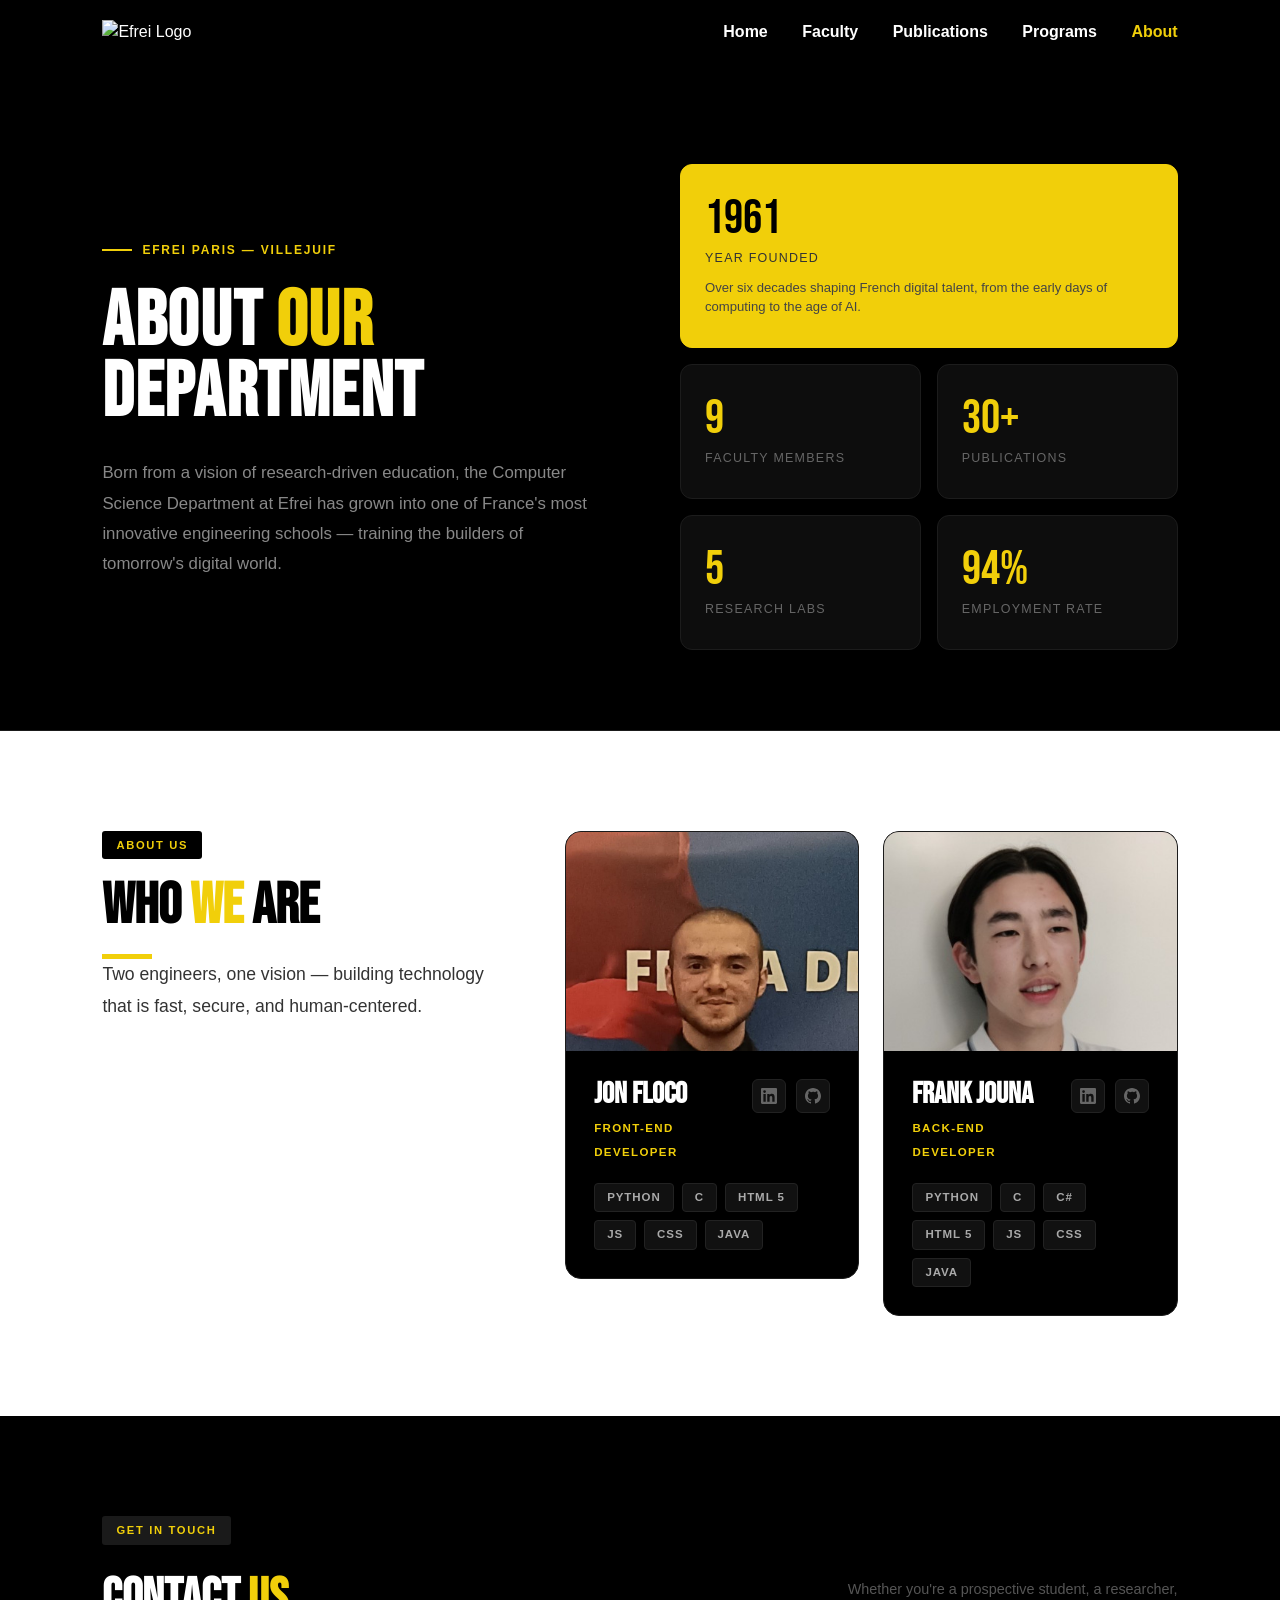
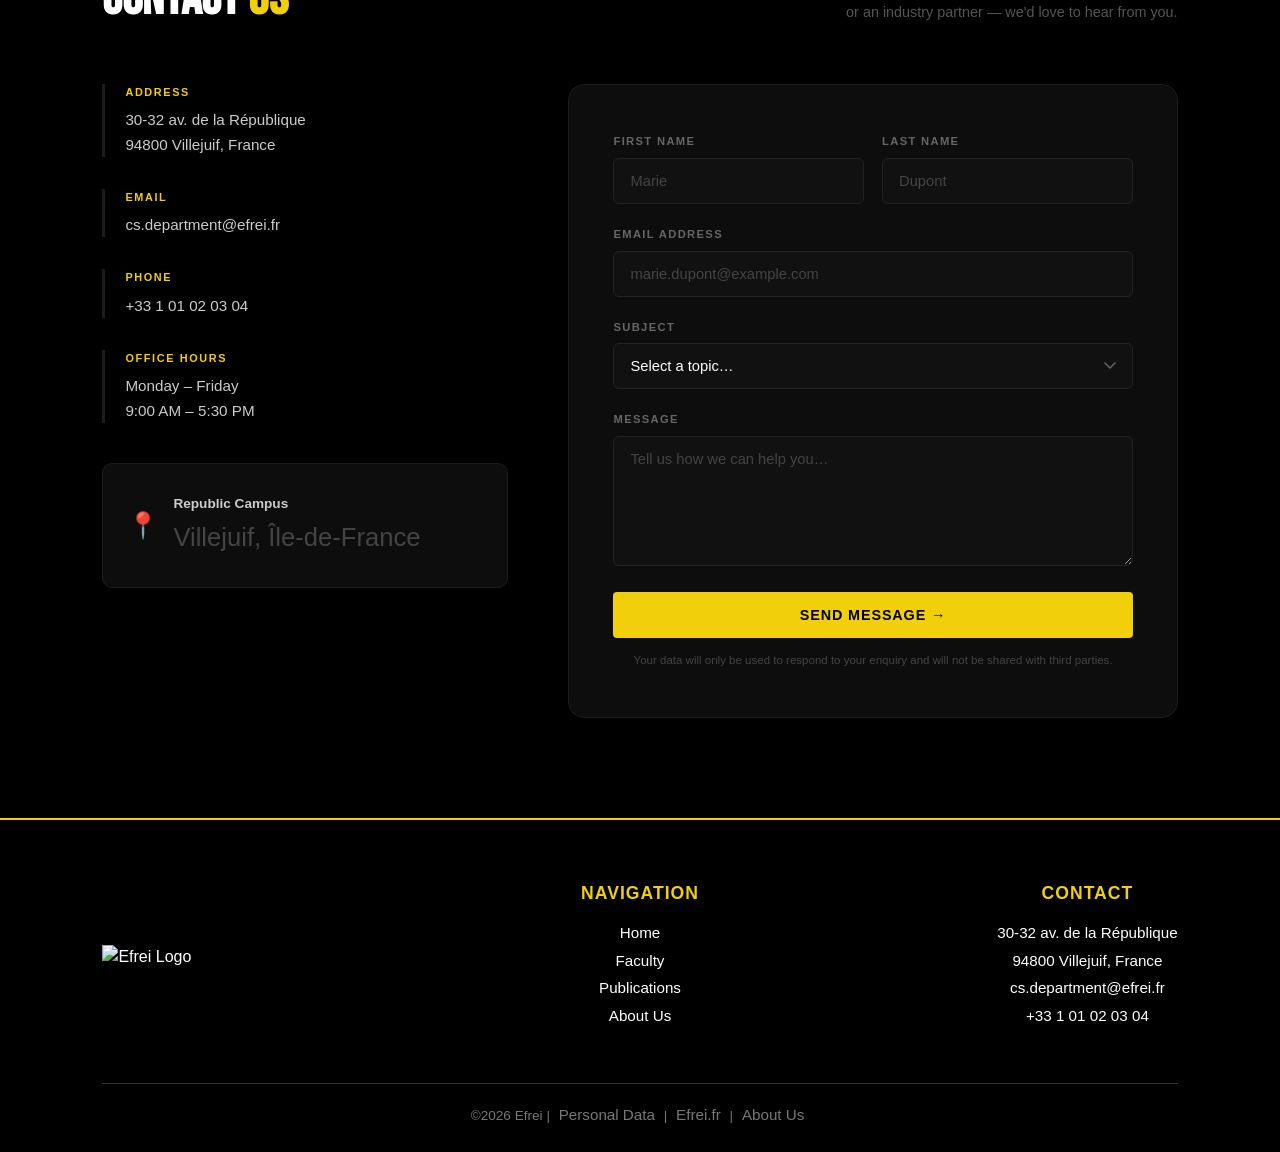
==== html/about.html @ 1a8b1a29 "Feat: add about us page and embellish index" ====
<!DOCTYPE html>
<html lang="fr">
<head>
    <meta charset="UTF-8">
    <meta name="viewport" content="width=device-width, initial-scale=1.0">
    <title>About Us - Efrei CS Department</title>
    <link rel="stylesheet" href="../css/style.css">
</head>
<body>

<!-- ══ HEADER ══ -->
<header class="header">
    <img class="logo-efrei" src="../img/logoEfrei.png" alt="Efrei Logo" />
    <nav class="navbar">
        <a href="../index.html">Home</a>
        <a href="faculty.html">Faculty</a>
        <a href="publications.html">Publications</a>
        <a href="programs.html">Programs</a>
        <a href="about.html" class="active">About</a>
    </nav>
</header>

<!-- ══ MAIN ══ -->
<main>

    <!-- Hero -->
    <div class="about-hero">
        <div>
            <span class="about-hero-eyebrow">Efrei Paris — Villejuif</span>
            <h1 class="about-hero-title">
                About <span>Our</span><br>Department
            </h1>
            <p class="about-hero-desc">
                Born from a vision of research-driven education, the Computer Science Department at Efrei
                has grown into one of France's most innovative engineering schools — training the builders
                of tomorrow's digital world.
            </p>
        </div>
        <div class="about-hero-right">
            <div class="about-stat-card">
                <div class="stat-number">1961</div>
                <div class="stat-label">Year Founded</div>
                <div class="stat-desc">Over six decades shaping French digital talent, from the early days of computing to the age of AI.</div>
            </div>
            <div class="about-stat-card">
                <div class="stat-number">9</div>
                <div class="stat-label">Faculty Members</div>
            </div>
            <div class="about-stat-card">
                <div class="stat-number">30+</div>
                <div class="stat-label">Publications</div>
            </div>
            <div class="about-stat-card">
                <div class="stat-number">5</div>
                <div class="stat-label">Research Labs</div>
            </div>
            <div class="about-stat-card">
                <div class="stat-number">94%</div>
                <div class="stat-label">Employment Rate</div>
            </div>
        </div>
    </div>

    <!-- About Us Section -->
    <!-- About Us Section -->
    <section class="about-section" id="about">
        <div class="about-section-left">
            <span class="section-tag">About Us</span>
            <h2 class="about-section-title">Who <span>We</span> Are</h2>
            <div class="missions-accent-line"></div>
            <p class="about-lead">
                Two engineers, one vision — building technology that is fast, secure, and human-centered.
            </p>
        </div>

        <div class="team-grid">

            <!-- Jon -->
            <div class="team-card">
                <div class="team-card-photo">
                    <img src="../img/lolo.png" alt="Jon Floco" onerror="this.parentElement.classList.add('no-photo')">
                    <div class="team-card-photo-fallback">JF</div>
                </div>
                <div class="team-card-body">
                    <div class="team-card-header">
                        <div>
                            <h3 class="team-card-name">Jon Floco</h3>
                            <span class="team-card-role">Front-End Developer</span>
                        </div>
                        <div class="team-card-socials">
                            <a href="#" class="team-social-link" title="LinkedIn">
                                <svg width="16" height="16" viewBox="0 0 24 24" fill="currentColor"><path d="M20.45 20.45h-3.55v-5.57c0-1.33-.03-3.04-1.85-3.04-1.85 0-2.13 1.45-2.13 2.94v5.67H9.37V9h3.41v1.56h.05c.47-.9 1.63-1.85 3.35-1.85 3.58 0 4.25 2.36 4.25 5.43v6.31zM5.34 7.43a2.06 2.06 0 1 1 0-4.12 2.06 2.06 0 0 1 0 4.12zm1.78 13.02H3.56V9h3.56v11.45zM22.22 0H1.77C.79 0 0 .77 0 1.72v20.56C0 23.23.79 24 1.77 24h20.45c.98 0 1.78-.77 1.78-1.72V1.72C24 .77 23.2 0 22.22 0z"/></svg>
                            </a>
                            <a href="#" class="team-social-link" title="GitHub">
                                <svg width="16" height="16" viewBox="0 0 24 24" fill="currentColor"><path d="M12 0C5.37 0 0 5.37 0 12c0 5.3 3.44 9.8 8.2 11.38.6.1.82-.26.82-.58v-2.03c-3.34.72-4.04-1.6-4.04-1.6-.55-1.4-1.34-1.77-1.34-1.77-1.09-.74.08-.73.08-.73 1.2.08 1.84 1.24 1.84 1.24 1.07 1.83 2.8 1.3 3.49 1 .1-.78.42-1.3.76-1.6-2.67-.3-5.47-1.33-5.47-5.93 0-1.31.47-2.38 1.24-3.22-.14-.3-.54-1.52.1-3.18 0 0 1.01-.32 3.3 1.23a11.5 11.5 0 0 1 3-.4c1.02 0 2.04.13 3 .4 2.28-1.55 3.29-1.23 3.29-1.23.64 1.66.24 2.88.12 3.18.77.84 1.23 1.91 1.23 3.22 0 4.61-2.81 5.63-5.48 5.92.43.37.81 1.1.81 2.22v3.29c0 .32.22.69.83.57C20.57 21.8 24 17.3 24 12c0-6.63-5.37-12-12-12z"/></svg>
                            </a>
                        </div>
                    </div>
                    <div class="team-card-skills">
                        <span class="skill-tag">Python</span>
                        <span class="skill-tag">C</span>
                        <span class="skill-tag">HTML 5</span>
                        <span class="skill-tag">JS</span>
                        <span class="skill-tag">CSS</span>
                        <span class="skill-tag">JAVA</span>
                    </div>
                </div>
            </div>

            <!-- Frank -->
            <div class="team-card">
                <div class="team-card-photo">
                    <img src="../img/mat.png" alt="Frank Jouna" onerror="this.parentElement.classList.add('no-photo')">
                    <div class="team-card-photo-fallback">FJ</div>
                </div>
                <div class="team-card-body">
                    <div class="team-card-header">
                        <div>
                            <h3 class="team-card-name">Frank Jouna</h3>
                            <span class="team-card-role">Back-End Developer</span>
                        </div>
                        <div class="team-card-socials">
                            <a href="#" class="team-social-link" title="LinkedIn">
                                <svg width="16" height="16" viewBox="0 0 24 24" fill="currentColor"><path d="M20.45 20.45h-3.55v-5.57c0-1.33-.03-3.04-1.85-3.04-1.85 0-2.13 1.45-2.13 2.94v5.67H9.37V9h3.41v1.56h.05c.47-.9 1.63-1.85 3.35-1.85 3.58 0 4.25 2.36 4.25 5.43v6.31zM5.34 7.43a2.06 2.06 0 1 1 0-4.12 2.06 2.06 0 0 1 0 4.12zm1.78 13.02H3.56V9h3.56v11.45zM22.22 0H1.77C.79 0 0 .77 0 1.72v20.56C0 23.23.79 24 1.77 24h20.45c.98 0 1.78-.77 1.78-1.72V1.72C24 .77 23.2 0 22.22 0z"/></svg>
                            </a>
                            <a href="#" class="team-social-link" title="GitHub">
                                <svg width="16" height="16" viewBox="0 0 24 24" fill="currentColor"><path d="M12 0C5.37 0 0 5.37 0 12c0 5.3 3.44 9.8 8.2 11.38.6.1.82-.26.82-.58v-2.03c-3.34.72-4.04-1.6-4.04-1.6-.55-1.4-1.34-1.77-1.34-1.77-1.09-.74.08-.73.08-.73 1.2.08 1.84 1.24 1.84 1.24 1.07 1.83 2.8 1.3 3.49 1 .1-.78.42-1.3.76-1.6-2.67-.3-5.47-1.33-5.47-5.93 0-1.31.47-2.38 1.24-3.22-.14-.3-.54-1.52.1-3.18 0 0 1.01-.32 3.3 1.23a11.5 11.5 0 0 1 3-.4c1.02 0 2.04.13 3 .4 2.28-1.55 3.29-1.23 3.29-1.23.64 1.66.24 2.88.12 3.18.77.84 1.23 1.91 1.23 3.22 0 4.61-2.81 5.63-5.48 5.92.43.37.81 1.1.81 2.22v3.29c0 .32.22.69.83.57C20.57 21.8 24 17.3 24 12c0-6.63-5.37-12-12-12z"/></svg>
                            </a>
                        </div>
                    </div>
                    <div class="team-card-skills">
                        <span class="skill-tag">Python</span>
                        <span class="skill-tag">C</span>
                        <span class="skill-tag">C#</span>
                        <span class="skill-tag">HTML 5</span>
                        <span class="skill-tag">JS</span>
                        <span class="skill-tag">CSS</span>
                        <span class="skill-tag">JAVA</span>
                    </div>
                </div>
            </div>

        </div>
    </section>

    <!-- Contact Us Section -->
    <section class="contact-section" id="contact">
        <div class="contact-header">
            <div>
                <span class="section-tag" style="background:#1a1a1a;">Get in touch</span>
                <h2 class="contact-heading">Contact <span>Us</span></h2>
            </div>
            <p class="contact-subtext">
                Whether you're a prospective student, a researcher, or an industry partner —
                we'd love to hear from you.
            </p>
        </div>

        <div class="contact-layout">

            <!-- Info -->
            <div class="contact-info-block">
                <div class="contact-info-item">
                    <div class="contact-info-label">Address</div>
                    <div class="contact-info-value">
                        30-32 av. de la République<br>
                        94800 Villejuif, France
                    </div>
                </div>
                <div class="contact-info-item">
                    <div class="contact-info-label">Email</div>
                    <div class="contact-info-value">cs.department@efrei.fr</div>
                </div>
                <div class="contact-info-item">
                    <div class="contact-info-label">Phone</div>
                    <div class="contact-info-value">+33 1 01 02 03 04</div>
                </div>
                <div class="contact-info-item">
                    <div class="contact-info-label">Office Hours</div>
                    <div class="contact-info-value">
                        Monday – Friday<br>
                        9:00 AM – 5:30 PM
                    </div>
                </div>
                <div class="contact-map-placeholder">
                    <span>📍</span>
                    <div>
                        <strong style="color:#ccc; display:block; margin-bottom:4px;">Republic Campus</strong>
                        <span>Villejuif, Île-de-France</span>
                    </div>
                </div>
            </div>

            <!-- Form -->
            <div class="contact-form">
                <div class="form-row">
                    <div class="form-group">
                        <label class="form-label" for="firstName">First Name</label>
                        <input class="form-input" type="text" id="firstName" placeholder="Marie" required>
                    </div>
                    <div class="form-group">
                        <label class="form-label" for="lastName">Last Name</label>
                        <input class="form-input" type="text" id="lastName" placeholder="Dupont" required>
                    </div>
                </div>

                <div class="form-group">
                    <label class="form-label" for="email">Email Address</label>
                    <input class="form-input" type="email" id="email" placeholder="marie.dupont@example.com" required>
                </div>

                <div class="form-group">
                    <label class="form-label" for="subject">Subject</label>
                    <select class="form-select" id="subject">
                        <option value="" disabled selected>Select a topic…</option>
                        <option>Admissions &amp; Programs</option>
                        <option>Research Collaboration</option>
                        <option>Industry Partnership</option>
                        <option>Press &amp; Media</option>
                        <option>Other</option>
                    </select>
                </div>

                <div class="form-group">
                    <label class="form-label" for="message">Message</label>
                    <textarea class="form-textarea" id="message" placeholder="Tell us how we can help you…" required></textarea>
                </div>

                <button class="form-submit" onclick="handleSubmit(event)">
                    Send Message &#8594;
                </button>

                <div class="form-success" id="formSuccess">
                    ✓ &nbsp; Thank you! Your message has been sent. We'll get back to you within 2 business days.
                </div>

                <p class="form-note">
                    Your data will only be used to respond to your enquiry and will not be shared with third parties.
                </p>
            </div>
        </div>
    </section>

</main>

<!-- ══ FOOTER ══ -->
<footer class="footer">
    <div class="footer-main">
        <div class="footer-logo">
            <img class="logo-efrei-footer" src="img/logoEfrei.png" alt="Efrei Logo" />
        </div>
        <div class="footer-nav">
            <h3>NAVIGATION</h3>
            <a href="index.html">Home</a>
            <a href="html/faculty.html">Faculty</a>
            <a href="html/publications.html">Publications</a>
            <a href="about.html">About Us</a>
        </div>
        <div class="footer-contact">
            <div class="contact-info">
                <h3>CONTACT</h3>
                <p>30-32 av. de la République</p>
                <p>94800 Villejuif, France</p>
                <p>cs.department@efrei.fr</p>
                <p>+33 1 01 02 03 04</p>
            </div>
        </div>
    </div>
    <div class="footer-bottom">
        <p>©2026 Efrei | <a href="#">Personal Data</a> | <a href="https://efrei.fr">Efrei.fr</a> | <a href="#">About Us</a></p>
    </div>
</footer>

<script>
    function handleSubmit(e) {
        e.preventDefault();
        const firstName = document.getElementById('firstName').value.trim();
        const email     = document.getElementById('email').value.trim();
        const message   = document.getElementById('message').value.trim();

        if (!firstName || !email || !message) {
            alert('Please fill in all required fields.');
            return;
        }

        const banner = document.getElementById('formSuccess');
        banner.style.display = 'block';

        // Reset fields
        ['firstName','lastName','email','message'].forEach(id => {
            document.getElementById(id).value = '';
        });
        document.getElementById('subject').selectedIndex = 0;

        banner.scrollIntoView({ behavior: 'smooth', block: 'nearest' });
    }
</script>

</body>
</html>
---- css/style.css ----
/* CONFIGURATION GÉNÉRALE */

@import url('https://fonts.googleapis.com/css2?family=Bebas+Neue&family=DM+Sans:ital,opsz,wght@0,9..40,300;0,9..40,400;0,9..40,700;1,9..40,300&display=swap');

* {
    box-sizing: border-box;
    margin: 0;
    padding: 0;
}

body {
    font-family: 'Inter', Helvetica, Arial, sans-serif;
    background-color: #000000;
    color: #ffffff;
    line-height: 1.5;
}

/* HEADER & NAVBAR */
.header {
    display: flex;
    justify-content: space-between;
    align-items: center;
    padding: 20px 8%;
    background-color: #000000;
}

.logo-efrei {
    width: 220px;
    height: auto;
}

.navbar a {
    color: #ffffff;
    text-decoration: none;
    margin-left: 30px;
    font-weight: 700;
}

.navbar a:hover, .navbar a.active {
    color: #f1cf0a;
}

/* HERO SECTION & CONTROLS */
.hero-section {
    background-color: #ffffff;
    color: #000000;
    padding: 80px 10%;
    text-align: center;
}

.page-title h1 {
    font-size: 3.5rem;
    margin-bottom: 15px;
}

.page-title p {
    font-size: 1.4rem;
    color: #555;
    margin-bottom: 80px;
}

.controls {
    display: flex;
    flex-direction: column;
    align-items: center;
    gap: 25px;
}

.search-box {
    display: flex;
    gap: 15px;
}

#searchInput, #roleFilter {
    padding: 15px 25px;
    font-size: 1rem;
    border: 2px solid #000;
    border-radius: 30px;
    width: 380px;
    outline: none;
}

#searchBtn {
    padding: 15px 35px;
    background-color: #000;
    color: #fff;
    border: none;
    border-radius: 10px;
    cursor: pointer;
    font-weight: bold;
    transition: all 0.3s ease;
}

#searchBtn:hover {
    background-color: #f1cf0a;
    color: #000;
    transform: translateY(-2px);
}

.filter-sort-row {
    display: flex;
    justify-content: space-between;
    align-items: center;
    width: 100%;
    max-width: 1100px;
}

.category-buttons {
    display: flex;
    gap: 15px;
}

.cat-btn {
    background: #000;
    color: #fff;
    border: none;
    padding: 12px 25px;
    border-radius: 30px;
    cursor: pointer;
    font-weight: 600;
    transition: 0.3s;
}

.cat-btn.active, .cat-btn:hover {
    background: #f1cf0a;
    color: #000;
}

.sort-box {
    display: flex;
    align-items: center;
    gap: 10px;
    color: #000;
    font-weight: bold;
}

.sort-box select {
    background: #fff;
    color: #000;
    border: 1px solid #ccc;
    border-radius: 5px;
    padding: 8px 15px;
    outline: none;
    font-weight: bold;
    cursor: pointer;
}

/* FACULTY */
.faculty-grid {
    background-color: #000000;
    display: grid;
    grid-template-columns: repeat(3, 1fr);
    gap: 40px;
    padding: 60px 10%;
    max-width: 1400px;
    margin: 0 auto;
}

.person-card {
    background-color: #ffffff;
    color: #000000;
    padding: 30px;
    border-radius: 15px;
    text-align: center;
    cursor: pointer;
    transition: all 0.3s ease-in-out;
    box-shadow: 0 4px 15px rgba(0, 0, 0, 0.1);
    position: relative;
    top: 0;
}

.person-card:hover {
    transform: translateY(-10px) scale(1.02);
    box-shadow: 0 15px 30px rgba(241, 207, 10, 0.2);
}

.person-card:hover .name {
    color: #f1cf0a;
    transition: color 0.3s ease;
}

.person-card:hover .photo-area {
    background-color: #d0d0d0;
    transition: background-color 0.3s ease;
}

.photo-area {
    width: 100%;
    aspect-ratio: 1 / 1;
    object-fit: cover;
    object-position: center;

    border-radius: 10px;
    margin-bottom: 20px;
}

.modal-photo {
    width: 180px;
    height: 180px;
    object-fit: cover;
    object-position: center;
    border-radius: 15px;
    background-color: #e0e0e0;
}

.name {
    font-size: 1.6rem;
    font-weight: 800;
    margin-bottom: 8px;
}

.role {
    font-size: 1.1rem;
    color: #666;
}

/* PUBLICATIONS */
.publications-list {
    background: #000;
    padding: 60px 10%;
}

.pub-card {
    background: #fff;
    color: #000;
    display: flex;
    margin-bottom: 30px;
    border-radius: 10px;
    overflow: hidden;
    height: 220px;
}

.pub-image {
    width: 250px;
    background: #e0e0e0;
    flex-shrink: 0;

    object-fit: cover;
    object-position: center;
}

.pub-content {
    padding: 25px;
    flex-grow: 1;
    display: flex;
    flex-direction: column;
    position: relative;
}

.pub-meta {
    color: #666;
    font-size: 0.9rem;
    margin-bottom: 10px;
}

.pub-title {
    font-size: 1.5rem;
    margin-bottom: 15px;
}

.pub-desc {
    color: #444;
    line-height: 1.4;
}

.read-btn {
    position: absolute;
    bottom: 20px;
    right: 25px;
    background: #000;
    color: #fff;
    padding: 8px 25px;
    border-radius: 5px;
    cursor: pointer;
    transition: all 0.3s ease;
    border: none;
}

.read-btn:hover {
    background: #f1cf0a;
    color: #000;
    transform: scale(1.1);
}

/* PROGRAMS */
.programs-container {
    background-color: #000;
    padding: 60px 10%;
}

.year-row {
    margin-bottom: 80px;
    transition: opacity 0.4s ease;
}

.year-title {
    color: #fff;
    font-size: 2.5rem;
    margin-bottom: 30px;
    border-left: 5px solid #f1cf0a;
    padding-left: 20px;
}

.carousel-container {
    overflow-x: auto;
    padding: 20px 0;
    scrollbar-width: none;
}

.carousel-container::-webkit-scrollbar {
    display: none;
}

.carousel-track {
    display: flex;
    gap: 40px;
    perspective: 1000px;
}

.course-card {
    min-width: 45%;
    background: #fff;
    color: #000;
    padding: 30px;
    border-radius: 20px;
    cursor: pointer;
    transition: transform 0.3s ease, box-shadow 0.3s ease;
    position: relative;
    top: 0;
}

.course-card:hover {
    transform: scale(1.05);
    box-shadow: 0 15px 35px rgba(241, 207, 10, 0.4);
}

.card-header {
    display: flex;
    gap: 10px;
    margin-bottom: 20px;
}

.badge {
    background: #000;
    color: #fff;
    padding: 5px 12px;
    border-radius: 5px;
    font-size: 0.8rem;
    font-weight: bold;
    text-transform: uppercase;
}

.course-card h3 {
    font-size: 1.8rem;
    margin-bottom: 15px;
}

/* SYLLABUS */
.syllabus-table {
    width: 100%;
    border-collapse: collapse;
    margin-top: 20px;
    background: #fff;
    font-size: 0.9rem;
}

.syllabus-table td {
    padding: 12px 15px;
    border: 1px solid #eee;
    vertical-align: top;
    line-height: 1.4;
    color: #333;
}

table.syllabus-table td.syll-cat {
    width: 150px;
    font-weight: bold;
    background-color: #f9f9f9;
    color: #004a99;
    text-transform: uppercase;
    font-size: 0.75rem;
}

.modal-divider {
    border: 0;
    height: 1px;
    background: #eee;
    margin: 30px 0;
}

.programs-modal {
    max-height: 90vh;
    overflow-y: auto;
}

/* --- PLANNING & GRID --- */
.planning-header {
    display: flex;
    justify-content: space-between;
    align-items: center;
    margin-bottom: 20px;
}

.nav-btn {
    background: #000;
    color: #fff;
    border: none;
    padding: 8px 15px;
    border-radius: 5px;
    cursor: pointer;
    font-weight: bold;
    transition: 0.3s;
}

.nav-btn:hover {
    background: #f1cf0a;
    color: #000;
}

#weekLabel {
    font-weight: bold;
    min-width: 150px;
    text-align: center;
}

.calendar-grid {
    display: grid;
    grid-template-columns: repeat(5, 1fr);
    gap: 10px;
    background: #f4f4f4;
    padding: 15px;
    border-radius: 10px;
}

.day-column {
    display: flex;
    flex-direction: column;
    gap: 10px;
    background: #fff;
    border-radius: 8px;
    padding: 10px;
    min-height: 300px;
}

.day-header {
    font-weight: bold;
    text-align: center;
    padding-bottom: 10px;
    border-bottom: 2px solid #eee;
    margin-bottom: 5px;
}

.day-header.active {
    color: #f1cf0a;
}

.event-cell {
    min-height: 60px;
    display: flex;
    align-items: center;
}

.event-bar {
    width: 100%;
    padding: 8px;
    font-size: 0.75rem;
    font-weight: bold;
    border-radius: 5px;
    line-height: 1.2;
}

.event-bar.empty {
    background: transparent;
    border: none;
}

.calendar-base {
    display: none;
    background: #f9f9f9;
    border-radius: 15px;
    padding: 20px;
    margin-top: 20px;
}

.calendar-base.active-week {
    display: block;
    animation: fadeIn 0.4s;
}

.cyan {
    background: #e0fbff;
    border-left: 4px solid #00d1ff;
    color: #007086;
}

.yellow {
    background: #fff9e0;
    border-left: 4px solid #f1cf0a;
    color: #856d00;
}

/* --- MODALS (FACULTY & PUBS) --- */
.modal {
    display: none;
    position: fixed;
    z-index: 1000;
    left: 0;
    top: 0;
    width: 100%;
    height: 100%;
    background-color: rgba(0, 0, 0, 0.6);
    backdrop-filter: blur(8px);
}

.modal-content {
    background-color: #fff;
    color: #000;
    margin: 5% auto;
    padding: 40px;
    border-radius: 20px;
    width: 60%;
    max-width: 800px;
    position: relative;
    animation: fadeIn 0.3s ease;
}

.close-modal {
    position: absolute;
    right: 25px;
    top: 15px;
    font-size: 35px;
    font-weight: bold;
    cursor: pointer;
}

.modal-header {
    display: flex;
    gap: 30px;
    margin-bottom: 30px;
    align-items: center;
}

.modal-photo {
    width: 180px;
    height: 180px;
    background-color: #e0e0e0;
    border-radius: 15px;
    flex-shrink: 0;
}

.modal-info h2 {
    font-size: 2.5rem;
    margin-bottom: 5px;
}

.modal-info p {
    font-size: 1.3rem;
    color: #f1cf0a;
    font-weight: bold;
}

.modal-body h3 {
    margin: 20px 0 10px 0;
    border-bottom: 2px solid #f1cf0a;
    display: inline-block;
}

.modal-body p {
    font-size: 1.1rem;
    line-height: 1.6;
    color: #333;
}

.pub-modal-size {
    width: 80%;
    max-width: 900px;
    padding: 50px;
}

.pub-modal-header-split {
    display: flex;
    border-bottom: 2px solid #eee;
    padding-bottom: 30px;
    margin-bottom: 30px;
}

.modal-section-left, .modal-section-right {
    flex: 1;
    display: flex;
    flex-direction: column;
    align-items: center;
    justify-content: center;
}

.modal-section-left {
    border-right: 1px solid #eee;
}

.modal-image-placeholder, .author-photo-placeholder {
    width: 200px;
    height: 200px;
    background-color: #e0e0e0;
    border-radius: 10px;
    margin-bottom: 15px;
}

.modal-meta-text, .modal-author-name {
    font-weight: bold;
    font-size: 1.1rem;
    color: #333;
}

.pub-modal-body h2 {
    margin-bottom: 20px;
    font-size: 2.2rem;
}

.modal-text-content {
    line-height: 1.8;
    font-size: 1.1rem;
    color: #333;
}

.modal-divider {
    border: 0;
    height: 4px;
    background: #f1cf0a;
    width: 60px;
    margin-bottom: 20px;
}

@keyframes fadeIn {
    from { opacity: 0; transform: translateY(-20px); }
    to { opacity: 1; transform: translateY(0); }
}

/* FOOTER */
.footer {
    padding: 60px 8% 20px 8%;
    background-color: #000;
    border-top: 2px solid #f1cf0a;
}

.footer-main {
    display: flex;
    justify-content: space-between;
    align-items: center;
    margin-bottom: 50px;
}

.footer-logo {
    flex: 1;
    display: flex;
    justify-content: flex-start;
}

.logo-efrei-footer {
    width: 280px;
    height: auto;
}

.footer-nav {
    flex: 1;
    text-align: center;
}

.footer-contact {
    flex: 1;
    display: flex;
    flex-direction: column;
    align-items: flex-end;
}

.contact-info {
    text-align: center;
}

.footer h3 {
    color: #f1cf0a;
    margin-bottom: 15px;
    font-size: 1.1rem;
    letter-spacing: 1px;
}

.footer a, .footer p {
    color: #ffffff;
    text-decoration: none;
    margin-bottom: 5px;
    display: block;
    font-size: 0.95rem;
}

.footer-bottom {
    border-top: 1px solid #333;
    padding-top: 20px;
    text-align: center;
}

.footer-bottom p {
    font-size: 0.85rem;
    color: #777;
    white-space: nowrap;
}

.footer-bottom a {
    display: inline;
    margin: 0 5px;
    color: #777;
    text-decoration: none;
}

/* HOME PAGE */

.home-page {
    background-color: #000;
    color: #fff;
    overflow-x: hidden;
}

/* Hero split */
.home-hero {
    min-height: 92vh;
    display: grid;
    grid-template-columns: 1fr 1fr;
}

.home-hero-left {
    display: flex;
    flex-direction: column;
    justify-content: center;
    padding: 80px 6%;
}

.home-hero-eyebrow {
    display: inline-flex;
    align-items: center;
    gap: 10px;
    font-size: 0.75rem;
    font-weight: 700;
    letter-spacing: 0.15em;
    text-transform: uppercase;
    color: #f1cf0a;
    margin-bottom: 28px;
    animation: fadeUp 0.6s ease both;
}

.home-hero-eyebrow::before {
    content: '';
    width: 30px;
    height: 2px;
    background: #f1cf0a;
}

.home-hero-title {
    font-family: 'Bebas Neue', sans-serif;
    font-size: clamp(4rem, 7vw, 8rem);
    line-height: 0.92;
    letter-spacing: 0.02em;
    color: #fff;
    margin-bottom: 30px;
    animation: fadeUp 0.7s 0.1s ease both;
}

.home-hero-title span {
    color: #f1cf0a;
    display: block;
}

.home-hero-desc {
    font-size: 1rem;
    color: #aaa;
    line-height: 1.7;
    max-width: 420px;
    margin-bottom: 44px;
    font-weight: 300;
    animation: fadeUp 0.7s 0.2s ease both;
}

.home-hero-cta {
    display: flex;
    gap: 16px;
    animation: fadeUp 0.7s 0.3s ease both;
}

.btn-primary {
    background: #f1cf0a;
    color: #000;
    padding: 14px 32px;
    border-radius: 4px;
    font-weight: 700;
    font-size: 0.9rem;
    letter-spacing: 0.05em;
    text-transform: uppercase;
    text-decoration: none;
    transition: transform 0.2s, box-shadow 0.2s;
}

.btn-primary:hover {
    transform: translateY(-3px);
    box-shadow: 0 10px 30px rgba(241, 207, 10, 0.35);
}

.btn-ghost {
    background: transparent;
    color: #fff;
    padding: 14px 32px;
    border-radius: 4px;
    border: 1px solid #444;
    font-weight: 700;
    font-size: 0.9rem;
    letter-spacing: 0.05em;
    text-transform: uppercase;
    text-decoration: none;
    transition: border-color 0.2s, color 0.2s;
}

.btn-ghost:hover {
    border-color: #f1cf0a;
    color: #f1cf0a;
}

.home-hero-stats {
    display: flex;
    gap: 40px;
    margin-top: 60px;
    padding-top: 40px;
    border-top: 1px solid #1f1f1f;
    animation: fadeUp 0.7s 0.4s ease both;
}

.stat-number {
    font-family: 'Bebas Neue', sans-serif;
    font-size: 2.6rem;
    color: #f1cf0a;
    line-height: 1;
}

.stat-label {
    font-size: 0.75rem;
    color: #666;
    text-transform: uppercase;
    letter-spacing: 0.1em;
    margin-top: 4px;
}

.home-hero-right {
    position: relative;
    overflow: hidden;
}

.home-hero-right img {
    width: 100%;
    height: 100%;
    object-fit: cover;
    display: block;
    filter: brightness(0.7);
    animation: zoomIn 1.2s ease both;
}

.home-hero-right-overlay {
    position: absolute;
    inset: 0;
    background: linear-gradient(to right, #000 0%, transparent 40%);
}

.home-hero-right-label {
    position: absolute;
    bottom: 28px;
    right: 24px;
    font-size: 0.72rem;
    color: rgba(255, 255, 255, 0.5);
    letter-spacing: 0.1em;
    text-transform: uppercase;
    display: flex;
    align-items: center;
    gap: 8px;
}

.home-hero-right-label::before {
    content: '■';
    font-size: 0.6rem;
    color: #f1cf0a;
}

/* Ticker */
.ticker {
    background: #f1cf0a;
    padding: 10px 0;
    overflow: hidden;
    white-space: nowrap;
}

.ticker-track {
    display: inline-flex;
    animation: ticker 22s linear infinite;
}

.ticker-item {
    color: #000;
    font-weight: 700;
    font-size: 0.8rem;
    letter-spacing: 0.1em;
    text-transform: uppercase;
    padding: 0 40px;
}

.ticker-item::after {
    content: ' ◆ ';
    margin-left: 40px;
    opacity: 0.4;
}

/* Missions */
.missions-section {
    background: #fff;
    color: #000;
    padding: 100px 6%;
    display: grid;
    grid-template-columns: 1fr 2fr;
    gap: 80px;
    align-items: start;
}

.section-tag {
    display: inline-block;
    background: #000;
    color: #f1cf0a;
    font-size: 0.7rem;
    font-weight: 700;
    letter-spacing: 0.15em;
    text-transform: uppercase;
    padding: 6px 14px;
    border-radius: 3px;
    margin-bottom: 20px;
}

.missions-heading {
    font-family: 'Bebas Neue', sans-serif;
    font-size: clamp(3rem, 5vw, 5rem);
    line-height: 0.95;
    color: #000;
}

.missions-accent-line {
    width: 50px;
    height: 5px;
    background: #f1cf0a;
    margin-top: 20px;
}

.missions-body {
    font-size: 1.15rem;
    line-height: 1.8;
    color: #222;
    font-weight: 300;
    margin-bottom: 48px;
}

.pillars {
    display: grid;
    grid-template-columns: 1fr 1fr;
    gap: 20px;
}

.pillar {
    border: 1px solid #e0e0e0;
    border-radius: 10px;
    padding: 24px;
    transition: border-color 0.25s, transform 0.25s;
}

.pillar:hover {
    border-color: #f1cf0a;
    transform: translateY(-4px);
}

.pillar-icon {
    font-size: 1.5rem;
    margin-bottom: 10px;
}

.pillar-title {
    font-weight: 700;
    font-size: 0.95rem;
    color: #000;
    margin-bottom: 6px;
}

.pillar-desc {
    font-size: 0.82rem;
    color: #666;
    line-height: 1.5;
}

/* News */
.news-section {
    background: #000;
    padding: 100px 6%;
}

.section-header {
    display: flex;
    justify-content: space-between;
    align-items: flex-end;
    margin-bottom: 50px;
}

.news-heading {
    font-family: 'Bebas Neue', sans-serif;
    font-size: clamp(2.5rem, 4vw, 4.5rem);
    color: #fff;
    line-height: 1;
    margin-top: 8px;
}

.news-heading span { color: #f1cf0a; }

.view-all-link {
    font-size: 0.82rem;
    font-weight: 700;
    letter-spacing: 0.1em;
    text-transform: uppercase;
    color: #f1cf0a;
    text-decoration: none;
    display: flex;
    align-items: center;
    gap: 8px;
    transition: gap 0.2s;
}

.view-all-link:hover { gap: 14px; }

.news-grid {
    display: grid;
    grid-template-columns: 2fr 1fr 1fr;
    gap: 20px;
}

.news-card {
    background: #0d0d0d;
    border-radius: 12px;
    overflow: hidden;
    border: 1px solid #1c1c1c;
    transition: border-color 0.25s, transform 0.25s;
    cursor: pointer;
    display: flex;
    flex-direction: column;
}

.news-card:hover {
    border-color: #f1cf0a;
    transform: translateY(-5px);
}

.news-card-img-placeholder {
    width: 100%;
    aspect-ratio: 16/9;
    background: #111;
    display: flex;
    align-items: center;
    justify-content: center;
    font-size: 2rem;
    color: #333;
}

.news-card.featured .news-card-img-placeholder { aspect-ratio: 4/3; }

.news-card-body {
    padding: 22px 24px 28px;
    flex: 1;
    display: flex;
    flex-direction: column;
}

.news-card-tag {
    font-size: 0.68rem;
    font-weight: 700;
    letter-spacing: 0.12em;
    text-transform: uppercase;
    color: #f1cf0a;
    margin-bottom: 10px;
}

.news-card-title {
    font-weight: 700;
    font-size: 1rem;
    line-height: 1.4;
    color: #fff;
    margin-bottom: auto;
}

.news-card.featured .news-card-title { font-size: 1.4rem; }

.news-card-date {
    font-size: 0.75rem;
    color: #555;
    margin-top: 16px;
    padding-top: 14px;
    border-top: 1px solid #1c1c1c;
}

/* ── ABOUT HERO ── */
.about-hero {
    background: #000;
    padding: 100px 8% 80px;
    display: grid;
    grid-template-columns: 1fr 1fr;
    gap: 80px;
    align-items: center;
    border-bottom: 1px solid #1a1a1a;
}

.about-hero-eyebrow {
    display: inline-flex;
    align-items: center;
    gap: 10px;
    font-size: 0.75rem;
    font-weight: 700;
    letter-spacing: 0.15em;
    text-transform: uppercase;
    color: #f1cf0a;
    margin-bottom: 28px;
}

.about-hero-eyebrow::before {
    content: '';
    width: 30px;
    height: 2px;
    background: #f1cf0a;
}

.about-hero-title {
    font-family: 'Bebas Neue', sans-serif;
    font-size: clamp(3.5rem, 6vw, 7rem);
    line-height: 0.92;
    letter-spacing: 0.02em;
    color: #fff;
    margin-bottom: 30px;
}

.about-hero-title span { color: #f1cf0a; }

.about-hero-desc {
    font-size: 1.05rem;
    color: #888;
    line-height: 1.8;
    font-weight: 300;
    max-width: 500px;
}

.about-hero-right {
    display: grid;
    grid-template-columns: 1fr 1fr;
    gap: 16px;
}

.about-stat-card {
    background: #0d0d0d;
    border: 1px solid #1c1c1c;
    border-radius: 12px;
    padding: 30px 24px;
    transition: border-color 0.25s, transform 0.25s;
}

.about-stat-card:hover {
    border-color: #f1cf0a;
    transform: translateY(-4px);
}

.about-stat-card:first-child {
    grid-column: span 2;
    background: #f1cf0a;
    border-color: #f1cf0a;
}

.about-stat-card:first-child .stat-number { color: #000; }
.about-stat-card:first-child .stat-label  { color: #333; }

.about-stat-card .stat-number {
    font-family: 'Bebas Neue', sans-serif;
    font-size: 3rem;
    color: #f1cf0a;
    line-height: 1;
}

.about-stat-card .stat-label {
    font-size: 0.78rem;
    color: #666;
    text-transform: uppercase;
    letter-spacing: 0.1em;
    margin-top: 6px;
}

.about-stat-card .stat-desc {
    font-size: 0.82rem;
    color: #555;
    margin-top: 10px;
    line-height: 1.5;
}

.about-stat-card:first-child .stat-desc { color: #444; }

/* ── ABOUT SECTION ── */
.about-section {
    background: #fff;
    color: #000;
    padding: 100px 8%;
    display: grid;
    grid-template-columns: 1fr 1.6fr;
    gap: 80px;
    align-items: start;
}

.about-section-left {
    position: sticky;
    top: 40px;
}

.about-section-title {
    font-family: 'Bebas Neue', sans-serif;
    font-size: clamp(3rem, 4.5vw, 5rem);
    line-height: 0.95;
    color: #000;
    margin-bottom: 20px;
}

.about-section-title span { color: #f1cf0a; }

.about-lead {
    font-size: 1.1rem;
    color: #333;
    line-height: 1.8;
    font-weight: 300;
    margin-bottom: 36px;
}

.about-body p {
    font-size: 0.95rem;
    color: #444;
    line-height: 1.85;
    margin-bottom: 20px;
    font-weight: 300;
}

.about-body strong { color: #000; font-weight: 700; }

.timeline {
    margin-top: 48px;
    border-top: 1px solid #eee;
    padding-top: 40px;
}

.timeline-title {
    font-size: 0.7rem;
    font-weight: 700;
    letter-spacing: 0.15em;
    text-transform: uppercase;
    color: #999;
    margin-bottom: 28px;
}

.timeline-item {
    display: flex;
    gap: 24px;
    margin-bottom: 28px;
    align-items: flex-start;
}

.timeline-year {
    font-family: 'Bebas Neue', sans-serif;
    font-size: 1.6rem;
    color: #f1cf0a;
    line-height: 1;
    min-width: 60px;
}

.timeline-content strong {
    display: block;
    font-size: 0.9rem;
    font-weight: 700;
    color: #000;
    margin-bottom: 4px;
}

.timeline-content p {
    font-size: 0.82rem;
    color: #666;
    margin: 0;
    line-height: 1.5;
}

.values-grid {
    display: grid;
    grid-template-columns: 1fr 1fr;
    gap: 14px;
    margin-top: 40px;
}

.value-card {
    border: 1px solid #e0e0e0;
    border-radius: 10px;
    padding: 22px;
    transition: border-color 0.25s, transform 0.25s;
}

.value-card:hover {
    border-color: #f1cf0a;
    transform: translateY(-3px);
}

.value-icon { font-size: 1.4rem; margin-bottom: 10px; }

.value-title {
    font-weight: 700;
    font-size: 0.9rem;
    color: #000;
    margin-bottom: 6px;
}

.value-desc {
    font-size: 0.8rem;
    color: #666;
    line-height: 1.5;
}

/* ── TEAM CARDS ── */
.team-grid {
    display: grid;
    grid-template-columns: 1fr 1fr;
    gap: 24px;
    align-items: start;
}

.team-card {
    background: #000;
    border: 1px solid #1c1c1c;
    border-radius: 16px;
    overflow: hidden;
    transition: border-color 0.25s, transform 0.25s;
}

.team-card:hover {
    border-color: #f1cf0a;
    transform: translateY(-5px);
}

.team-card-photo {
    width: 100%;
    aspect-ratio: 4 / 3;
    background: #111;
    position: relative;
    overflow: hidden;
}

.team-card-photo img {
    width: 100%;
    height: 100%;
    object-fit: cover;
    object-position: center top;
    display: block;
}

.team-card-photo-fallback {
    position: absolute;
    inset: 0;
    display: none;
    align-items: center;
    justify-content: center;
    font-family: 'Bebas Neue', sans-serif;
    font-size: 4rem;
    color: #f1cf0a;
    letter-spacing: 0.05em;
    background: #0d0d0d;
}

.team-card-photo.no-photo img { display: none; }
.team-card-photo.no-photo .team-card-photo-fallback { display: flex; }

.team-card-body {
    padding: 28px;
}

.team-card-header {
    display: flex;
    justify-content: space-between;
    align-items: flex-start;
    margin-bottom: 20px;
}

.team-card-name {
    font-family: 'Bebas Neue', sans-serif;
    font-size: 1.9rem;
    color: #fff;
    line-height: 1;
    margin-bottom: 6px;
}

.team-card-role {
    font-size: 0.72rem;
    font-weight: 700;
    letter-spacing: 0.12em;
    text-transform: uppercase;
    color: #f1cf0a;
}

.team-card-socials {
    display: flex;
    gap: 10px;
}

.team-social-link {
    width: 34px;
    height: 34px;
    border-radius: 6px;
    border: 1px solid #222;
    background: #111;
    color: #666;
    display: flex;
    align-items: center;
    justify-content: center;
    text-decoration: none;
    transition: border-color 0.2s, color 0.2s, background 0.2s;
}

.team-social-link:hover {
    border-color: #f1cf0a;
    color: #f1cf0a;
    background: #1a1700;
}

.team-card-skills {
    display: flex;
    flex-wrap: wrap;
    gap: 8px;
}

.skill-tag {
    background: #111;
    border: 1px solid #222;
    color: #aaa;
    font-size: 0.72rem;
    font-weight: 600;
    letter-spacing: 0.08em;
    text-transform: uppercase;
    padding: 5px 12px;
    border-radius: 4px;
    transition: border-color 0.2s, color 0.2s;
}

.team-card:hover .skill-tag {
    border-color: #2a2500;
    color: #ccc;
}

/* ── CONTACT SECTION ── */
.contact-section {
    background: #000;
    padding: 100px 8%;
}

.contact-header {
    display: flex;
    justify-content: space-between;
    align-items: flex-end;
    margin-bottom: 60px;
}

.contact-heading {
    font-family: 'Bebas Neue', sans-serif;
    font-size: clamp(2.5rem, 4vw, 4.5rem);
    color: #fff;
    line-height: 1;
    margin-top: 8px;
}

.contact-heading span { color: #f1cf0a; }

.contact-subtext {
    font-size: 0.9rem;
    color: #555;
    max-width: 340px;
    text-align: right;
    line-height: 1.6;
}

.contact-layout {
    display: grid;
    grid-template-columns: 1fr 1.5fr;
    gap: 60px;
    align-items: start;
}

.contact-info-block {
    display: flex;
    flex-direction: column;
    gap: 32px;
}

.contact-info-item {
    border-left: 3px solid #1c1c1c;
    padding-left: 20px;
    transition: border-color 0.25s;
}

.contact-info-item:hover { border-color: #f1cf0a; }

.contact-info-label {
    font-size: 0.68rem;
    font-weight: 700;
    letter-spacing: 0.15em;
    text-transform: uppercase;
    color: #f1cf0a;
    margin-bottom: 8px;
}

.contact-info-value {
    font-size: 0.95rem;
    color: #ccc;
    line-height: 1.6;
}

.contact-map-placeholder {
    margin-top: 8px;
    background: #0d0d0d;
    border: 1px solid #1c1c1c;
    border-radius: 10px;
    padding: 30px 24px;
    display: flex;
    align-items: center;
    gap: 14px;
    color: #444;
    font-size: 0.85rem;
}

.contact-map-placeholder span { font-size: 1.6rem; }

.contact-form {
    background: #0d0d0d;
    border: 1px solid #1c1c1c;
    border-radius: 16px;
    padding: 48px 44px;
}

.form-row {
    display: grid;
    grid-template-columns: 1fr 1fr;
    gap: 18px;
}

.form-group {
    display: flex;
    flex-direction: column;
    margin-bottom: 22px;
}

.form-group.full { grid-column: span 2; }

.form-label {
    font-size: 0.7rem;
    font-weight: 700;
    letter-spacing: 0.12em;
    text-transform: uppercase;
    color: #666;
    margin-bottom: 8px;
}

.form-input,
.form-select,
.form-textarea {
    background: #111;
    border: 1px solid #222;
    border-radius: 6px;
    color: #fff;
    font-family: inherit;
    font-size: 0.92rem;
    padding: 14px 16px;
    outline: none;
    transition: border-color 0.2s;
    width: 100%;
}

.form-input::placeholder,
.form-textarea::placeholder { color: #444; }

.form-input:focus,
.form-select:focus,
.form-textarea:focus { border-color: #f1cf0a; }

.form-select {
    appearance: none;
    background-image: url("data:image/svg+xml,%3Csvg xmlns='http://www.w3.org/2000/svg' width='12' height='8' viewBox='0 0 12 8'%3E%3Cpath d='M1 1l5 5 5-5' stroke='%23666' stroke-width='1.5' fill='none' stroke-linecap='round'/%3E%3C/svg%3E");
    background-repeat: no-repeat;
    background-position: right 16px center;
    cursor: pointer;
}

.form-select option { background: #111; }

.form-textarea {
    resize: vertical;
    min-height: 130px;
}

.form-submit {
    display: inline-flex;
    align-items: center;
    gap: 10px;
    background: #f1cf0a;
    color: #000;
    border: none;
    border-radius: 4px;
    padding: 15px 36px;
    font-weight: 700;
    font-size: 0.9rem;
    letter-spacing: 0.06em;
    text-transform: uppercase;
    cursor: pointer;
    transition: transform 0.2s, box-shadow 0.2s;
    width: 100%;
    justify-content: center;
    margin-top: 4px;
}

.form-submit:hover {
    transform: translateY(-3px);
    box-shadow: 0 10px 30px rgba(241, 207, 10, 0.35);
}

.form-note {
    font-size: 0.72rem;
    color: #444;
    margin-top: 14px;
    text-align: center;
    line-height: 1.5;
}

.form-success {
    display: none;
    background: #0d0d0d;
    border: 1px solid #f1cf0a;
    border-radius: 8px;
    padding: 18px 24px;
    color: #f1cf0a;
    font-size: 0.88rem;
    font-weight: 600;
    margin-top: 18px;
    text-align: center;
}

/* Animations */
@keyframes fadeUp {
    from { opacity: 0; transform: translateY(28px); }
    to   { opacity: 1; transform: translateY(0); }
}

@keyframes zoomIn {
    from { transform: scale(1.08); opacity: 0.6; }
    to   { transform: scale(1);    opacity: 1; }
}

@keyframes ticker {
    0%   { transform: translateX(0); }
    100% { transform: translateX(-50%); }
}

/* RESPONSIVITY */
@media (max-width: 1100px) {
    .faculty-grid { grid-template-columns: repeat(2, 1fr); }
    .modal-content { width: 85%; }
}

@media (max-width: 768px) {
    .home-hero { grid-template-columns: 1fr; }
    .home-hero-right { height: 50vw; }
    .missions-section { grid-template-columns: 1fr; gap: 40px; }
    .news-grid { grid-template-columns: 1fr; }
    .pillars { grid-template-columns: 1fr; }
    .faculty-grid { grid-template-columns: 1fr; }
    .hero-section { padding: 40px 5%; }
    .page-title p { margin-bottom: 40px; }
    .footer-main { flex-direction: column; gap: 40px; }
    .footer-contact { align-items: center; }
    .logo-efrei-footer { width: 200px; }
    .pub-card { flex-direction: column; height: auto; }
    .pub-image { width: 100%; height: 200px; }
    .calendar-grid { grid-template-columns: 1fr; }
    .modal-header { flex-direction: column; text-align: center; }
    .about-hero { grid-template-columns: 1fr; padding: 60px 6%; }
    .about-hero-right { grid-template-columns: repeat(2, 1fr); }
    .about-hero-right .about-stat-card:first-child { grid-column: span 2; }
    .about-section { grid-template-columns: 1fr; }
    .about-section-left { position: static; }
    .contact-layout { grid-template-columns: 1fr; }
    .contact-header { flex-direction: column; align-items: flex-start; gap: 12px; }
    .contact-subtext { text-align: left; max-width: 100%; }
    .values-grid { grid-template-columns: 1fr; }
    .form-row { grid-template-columns: 1fr; }
    .form-group.full { grid-column: span 1; }
    .team-grid { grid-template-columns: 1fr; }
    .contact-form { padding: 32px 24px; }
}
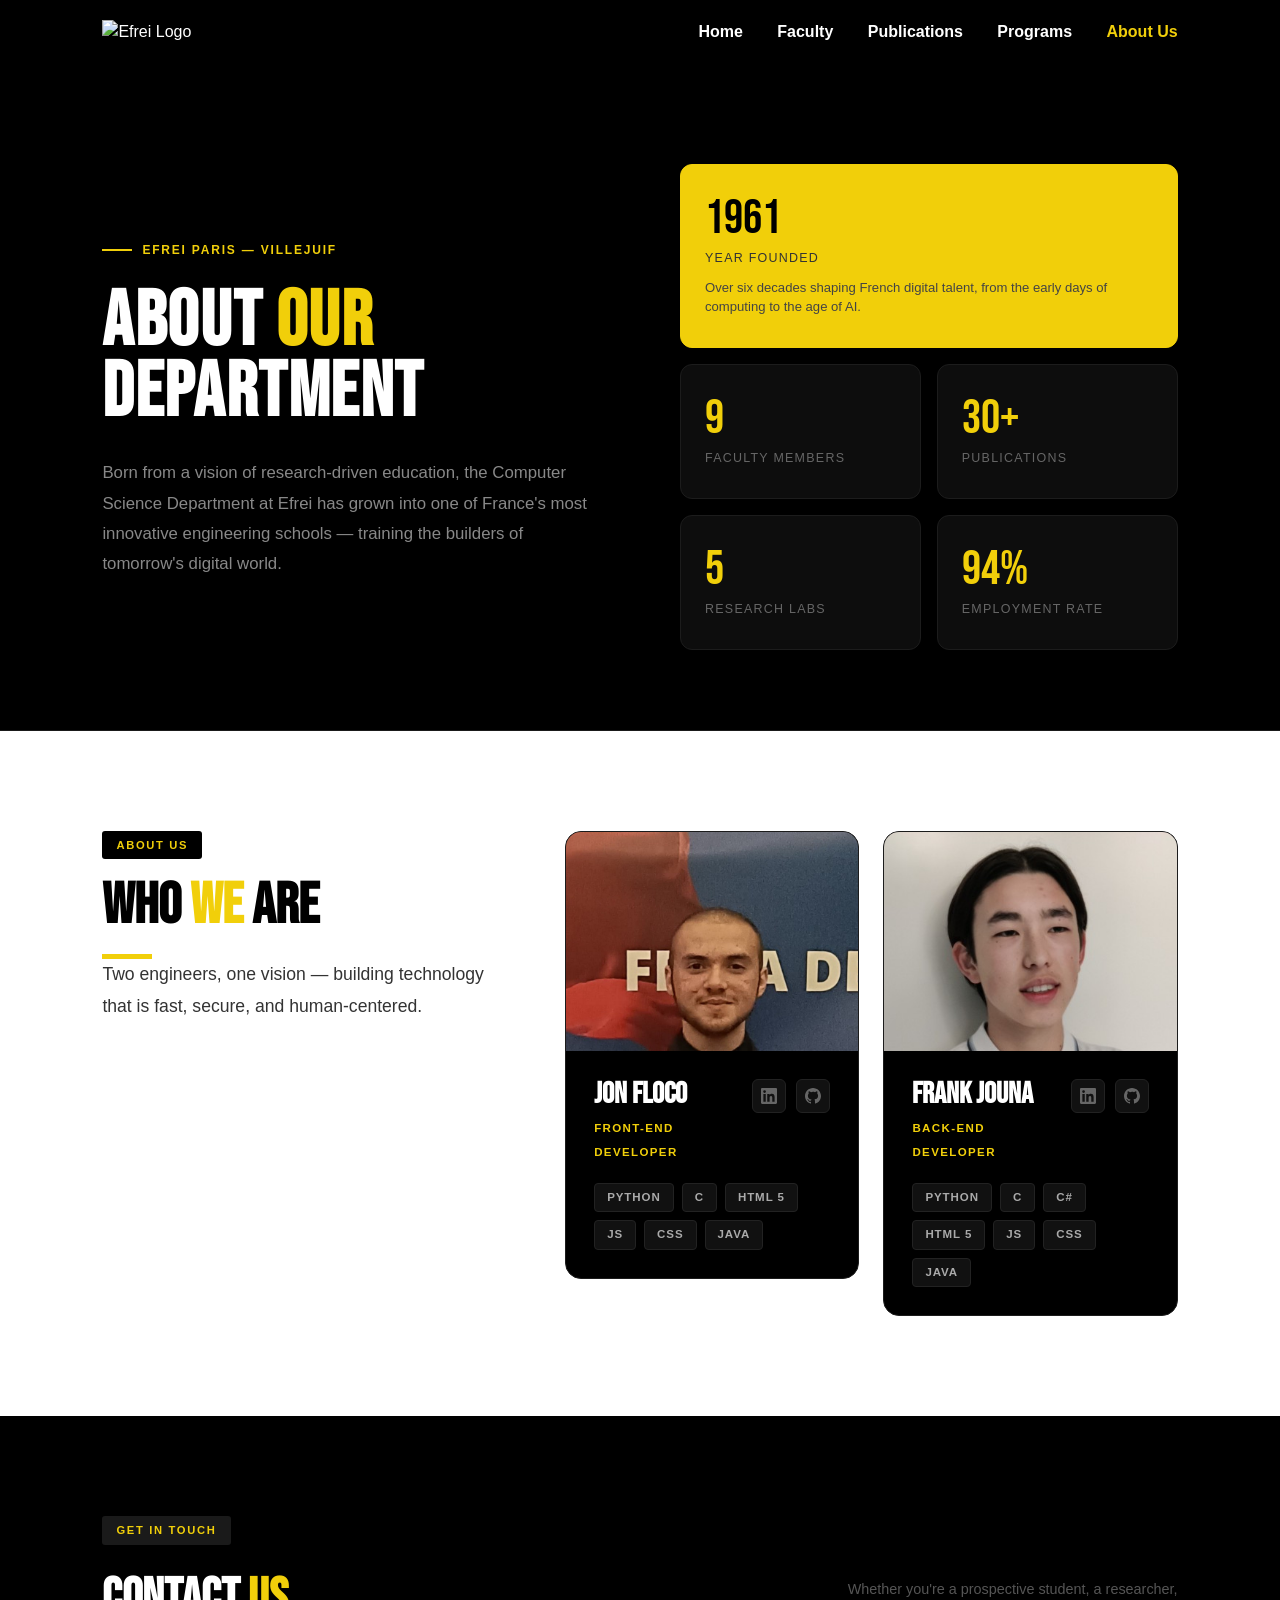
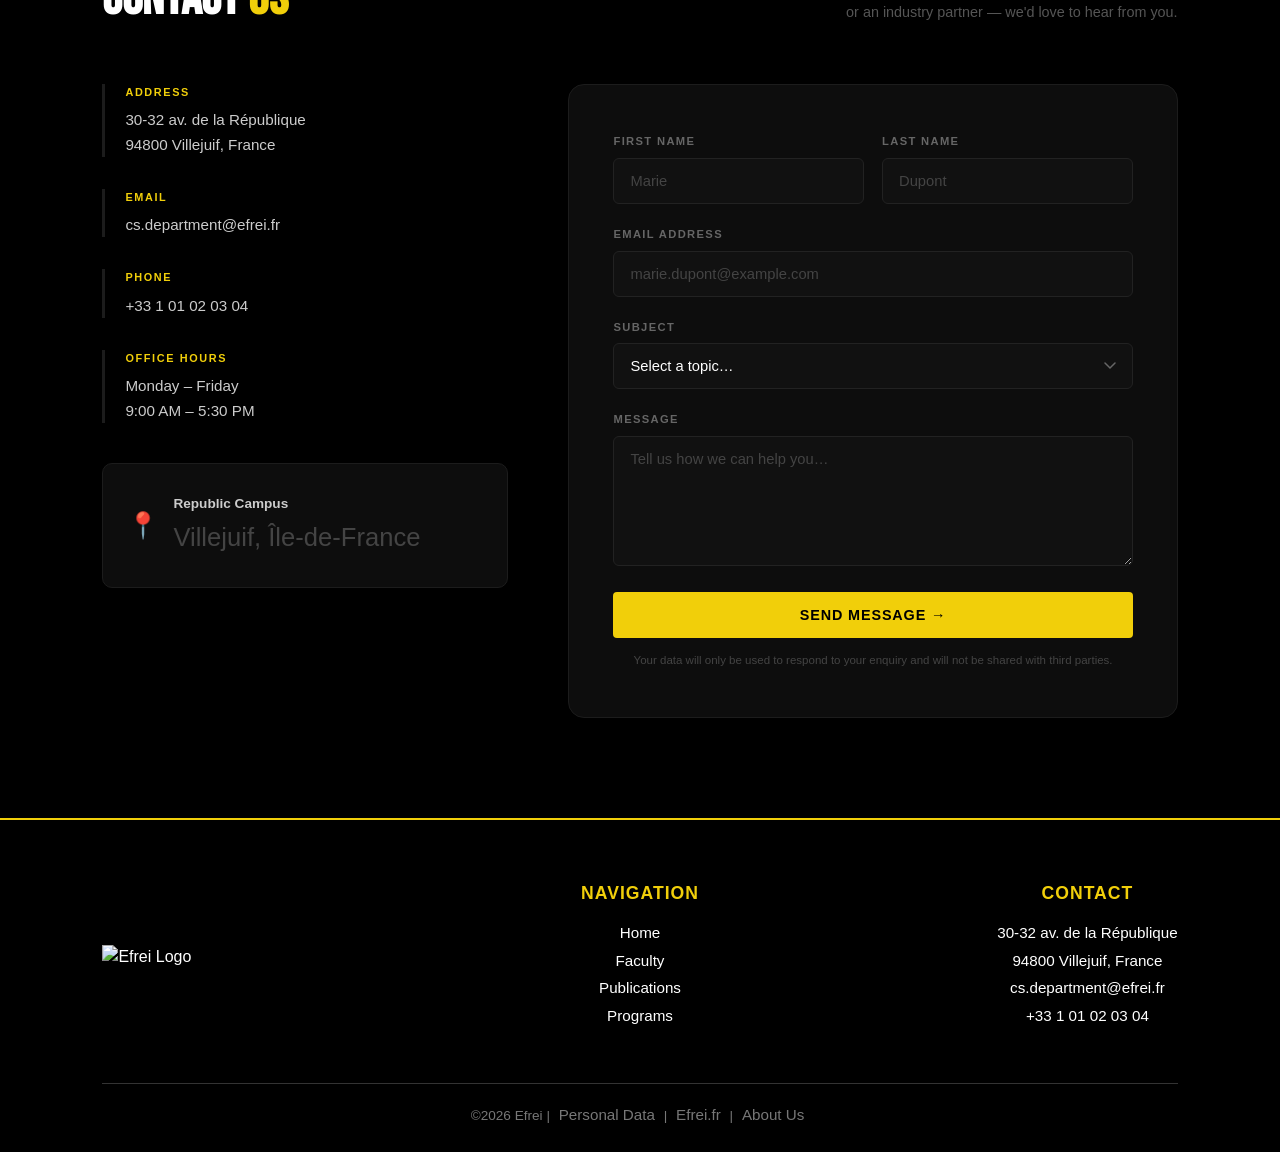
==== commit fd0019f8: "Feat: responsive header" ====
--- a/html/about.html
+++ b/html/about.html
@@ -11,12 +11,17 @@
 <!-- ══ HEADER ══ -->
 <header class="header">
     <img class="logo-efrei" src="../img/logoEfrei.png" alt="Efrei Logo" />
-    <nav class="navbar">
-        <a href="../index.html">Home</a>
-        <a href="faculty.html">Faculty</a>
-        <a href="publications.html">Publications</a>
-        <a href="programs.html">Programs</a>
-        <a href="about.html" class="active">About</a>
+    <button class="hamburger-btn" id="hamburger" aria-label="Toggle navigation" aria-expanded="false">
+        <span></span>
+        <span></span>
+        <span></span>
+    </button>
+    <nav class="navbar" id="mobile-nav">
+        <a href="index.html"><i class="ti ti-home"></i> Home</a>
+        <a href="faculty.html"><i class="ti ti-users"></i> Faculty</a>
+        <a href="publications.html"><i class="ti ti-file-text"></i> Publications</a>
+        <a href="programs.html"><i class="ti ti-book"></i> Programs</a>
+        <a href="about.html" class="active"><i class="ti ti-info-circle"></i> About Us</a>
     </nav>
 </header>
 
@@ -78,7 +83,7 @@
             <!-- Jon -->
             <div class="team-card">
                 <div class="team-card-photo">
-                    <img src="../img/lolo.png" alt="Jon Floco" onerror="this.parentElement.classList.add('no-photo')">
+                    <img src="../img/lolo.png" alt="Jon Floco">
                     <div class="team-card-photo-fallback">JF</div>
                 </div>
                 <div class="team-card-body">
@@ -110,7 +115,7 @@
             <!-- Frank -->
             <div class="team-card">
                 <div class="team-card-photo">
-                    <img src="../img/mat.png" alt="Frank Jouna" onerror="this.parentElement.classList.add('no-photo')">
+                    <img src="../img/mat.png" alt="Frank Jouna">
                     <div class="team-card-photo-fallback">FJ</div>
                 </div>
                 <div class="team-card-body">
@@ -247,14 +252,14 @@
 <footer class="footer">
     <div class="footer-main">
         <div class="footer-logo">
-            <img class="logo-efrei-footer" src="img/logoEfrei.png" alt="Efrei Logo" />
+            <img class="logo-efrei-footer" src="../img/logoEfrei.png" alt="Efrei Logo" />
         </div>
         <div class="footer-nav">
             <h3>NAVIGATION</h3>
             <a href="index.html">Home</a>
-            <a href="html/faculty.html">Faculty</a>
-            <a href="html/publications.html">Publications</a>
-            <a href="about.html">About Us</a>
+            <a href="faculty.html">Faculty</a>
+            <a href="publications.html">Publications</a>
+            <a href="programs.html">Programs</a>
         </div>
         <div class="footer-contact">
             <div class="contact-info">
@@ -267,34 +272,12 @@
         </div>
     </div>
     <div class="footer-bottom">
-        <p>©2026 Efrei | <a href="#">Personal Data</a> | <a href="https://efrei.fr">Efrei.fr</a> | <a href="#">About Us</a></p>
+        <p>©2026 Efrei | <a href="#">Personal Data</a> | <a href="https://efrei.fr">Efrei.fr</a> | <a href="about.html">About Us</a></p>
     </div>
 </footer>
 
-<script>
-    function handleSubmit(e) {
-        e.preventDefault();
-        const firstName = document.getElementById('firstName').value.trim();
-        const email     = document.getElementById('email').value.trim();
-        const message   = document.getElementById('message').value.trim();
-
-        if (!firstName || !email || !message) {
-            alert('Please fill in all required fields.');
-            return;
-        }
-
-        const banner = document.getElementById('formSuccess');
-        banner.style.display = 'block';
-
-        // Reset fields
-        ['firstName','lastName','email','message'].forEach(id => {
-            document.getElementById(id).value = '';
-        });
-        document.getElementById('subject').selectedIndex = 0;
-
-        banner.scrollIntoView({ behavior: 'smooth', block: 'nearest' });
-    }
-</script>
+<script src="../js/scriptAbout.js"></script>
+<script src="../js/scriptHeader.js"></script>
 
 </body>
 </html>
--- a/css/style.css
+++ b/css/style.css
@@ -49,7 +49,8 @@
 }
 
 .page-title h1 {
-    font-size: 3.5rem;
+    font-family: 'Bebas Neue', sans-serif;
+    font-size: clamp(4rem, 7vw, 8rem);
     margin-bottom: 15px;
 }
 
@@ -1670,6 +1671,10 @@
 }
 
 @media (max-width: 768px) {
+    .logo-efrei {
+        height: clamp(24px, 4vw, 48px);
+        width: auto;
+    }
     .home-hero { grid-template-columns: 1fr; }
     .home-hero-right { height: 50vw; }
     .missions-section { grid-template-columns: 1fr; gap: 40px; }
@@ -1698,4 +1703,69 @@
     .form-group.full { grid-column: span 1; }
     .team-grid { grid-template-columns: 1fr; }
     .contact-form { padding: 32px 24px; }
+    .header {
+        position: sticky;
+        top: 0;
+        z-index: 100;
+        display: flex;
+        align-items: center;
+        justify-content: space-between;
+        padding: 0 16px;
+        height: 56px;
+    }
+
+    .hamburger-btn {
+        display: flex;
+        flex-direction: column;
+        gap: 5px;
+        background: none;
+        border: none;
+        cursor: pointer;
+        padding: 6px;
+    }
+    .hamburger-btn span {
+        display: block;
+        width: 22px;
+        height: 2px;
+        background: #fff; /* adjust to your header text color */
+        border-radius: 2px;
+        transition: transform 0.25s ease, opacity 0.2s ease;
+    }
+    .hamburger-btn.open span:nth-child(1) { transform: translateY(7px) rotate(45deg); }
+    .hamburger-btn.open span:nth-child(2) { opacity: 0; transform: scaleX(0); }
+    .hamburger-btn.open span:nth-child(3) { transform: translateY(-7px) rotate(-45deg); }
+
+    .navbar {
+        display: flex;
+        flex-direction: column;
+        position: absolute;
+        top: 56px;
+        left: 0;
+        right: 0;
+        background: inherit; /* matches your header color */
+        max-height: 0;
+        overflow: hidden;
+        transition: max-height 0.35s cubic-bezier(0.4, 0, 0.2, 1);
+        border-top: 1px solid rgba(255,255,255,0.1);
+    }
+    .navbar.open {
+        max-height: 400px;
+    }
+    .navbar a {
+        display: flex;
+        align-items: center;
+        gap: 10px;
+        padding: 14px 20px;
+        font-size: 15px;
+        border-left: 2px solid transparent;
+    }
+    .navbar a.active {
+        border-left-color: #7a9ff5; /* accent color */
+        color: #7a9ff5;
+    }
+}
+
+/* Hide hamburger on desktop */
+@media (min-width: 769px) {
+    .hamburger-btn { display: none; }
 }
